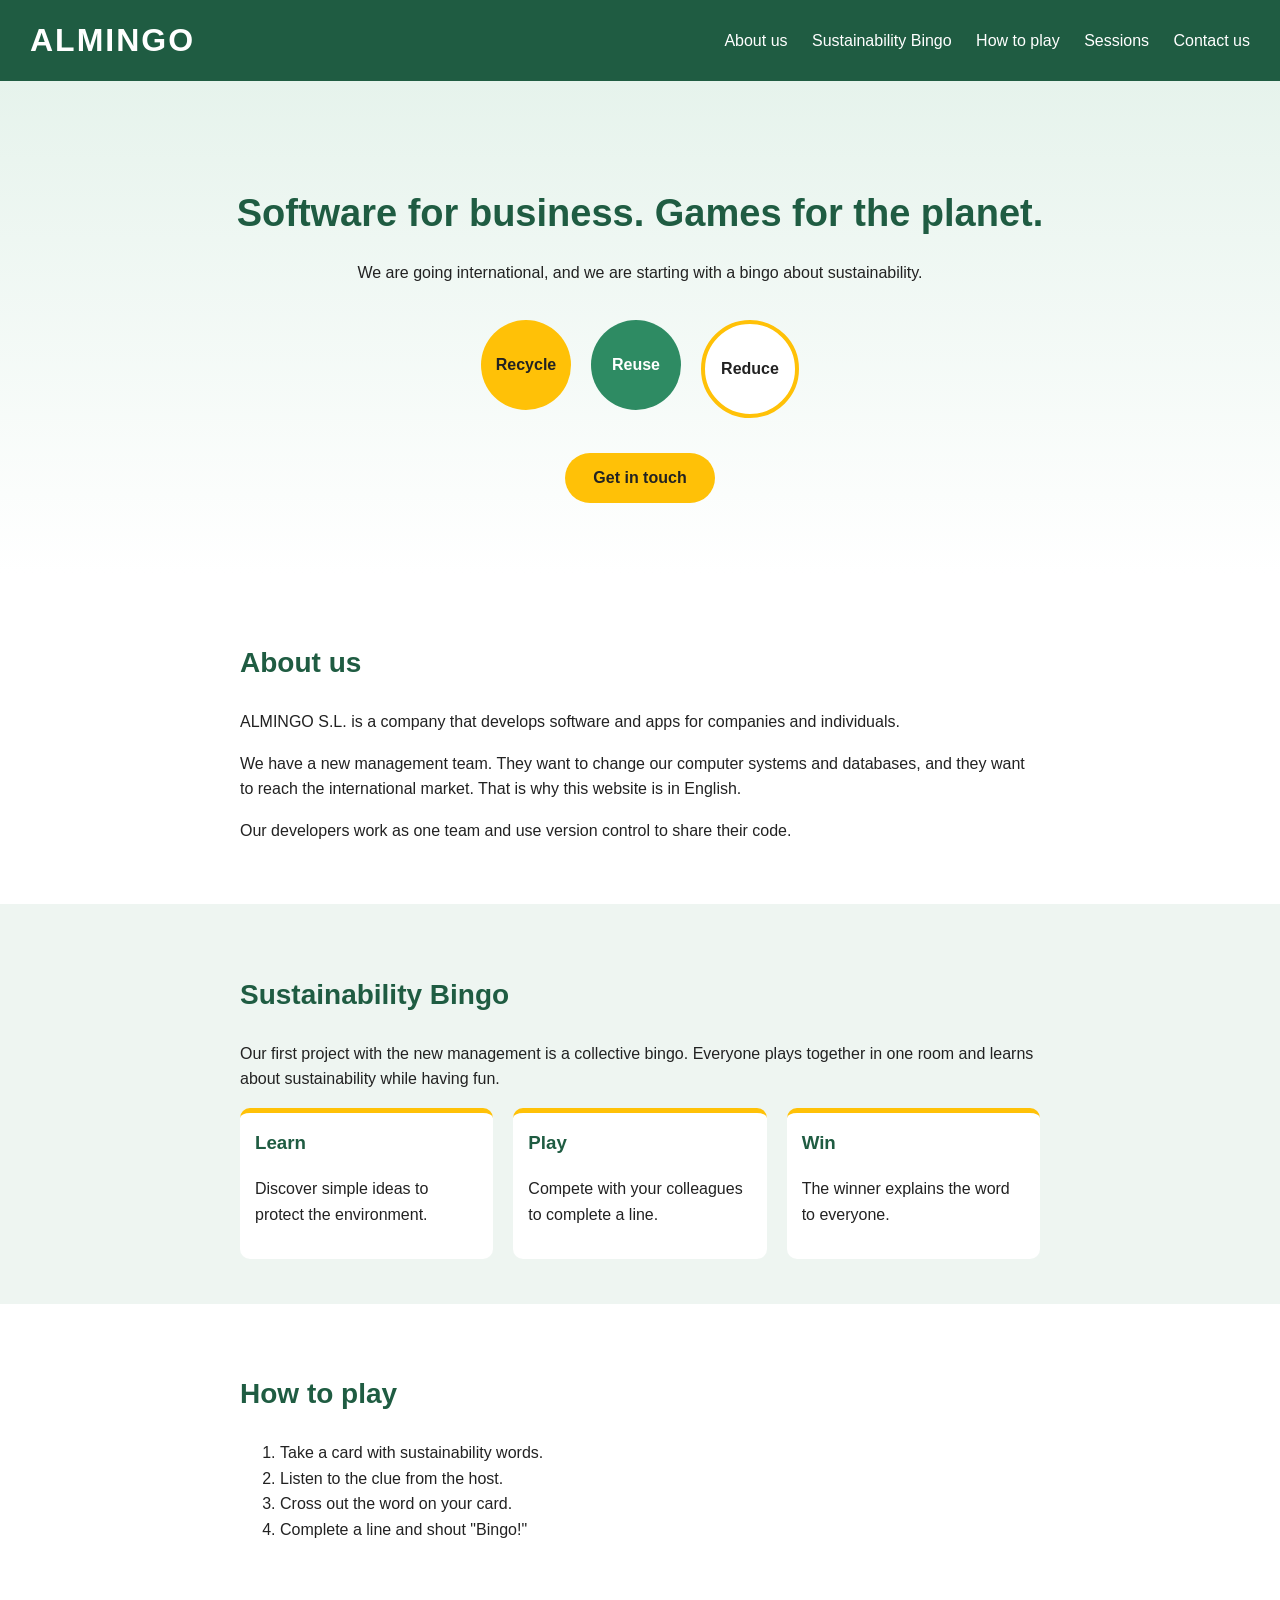
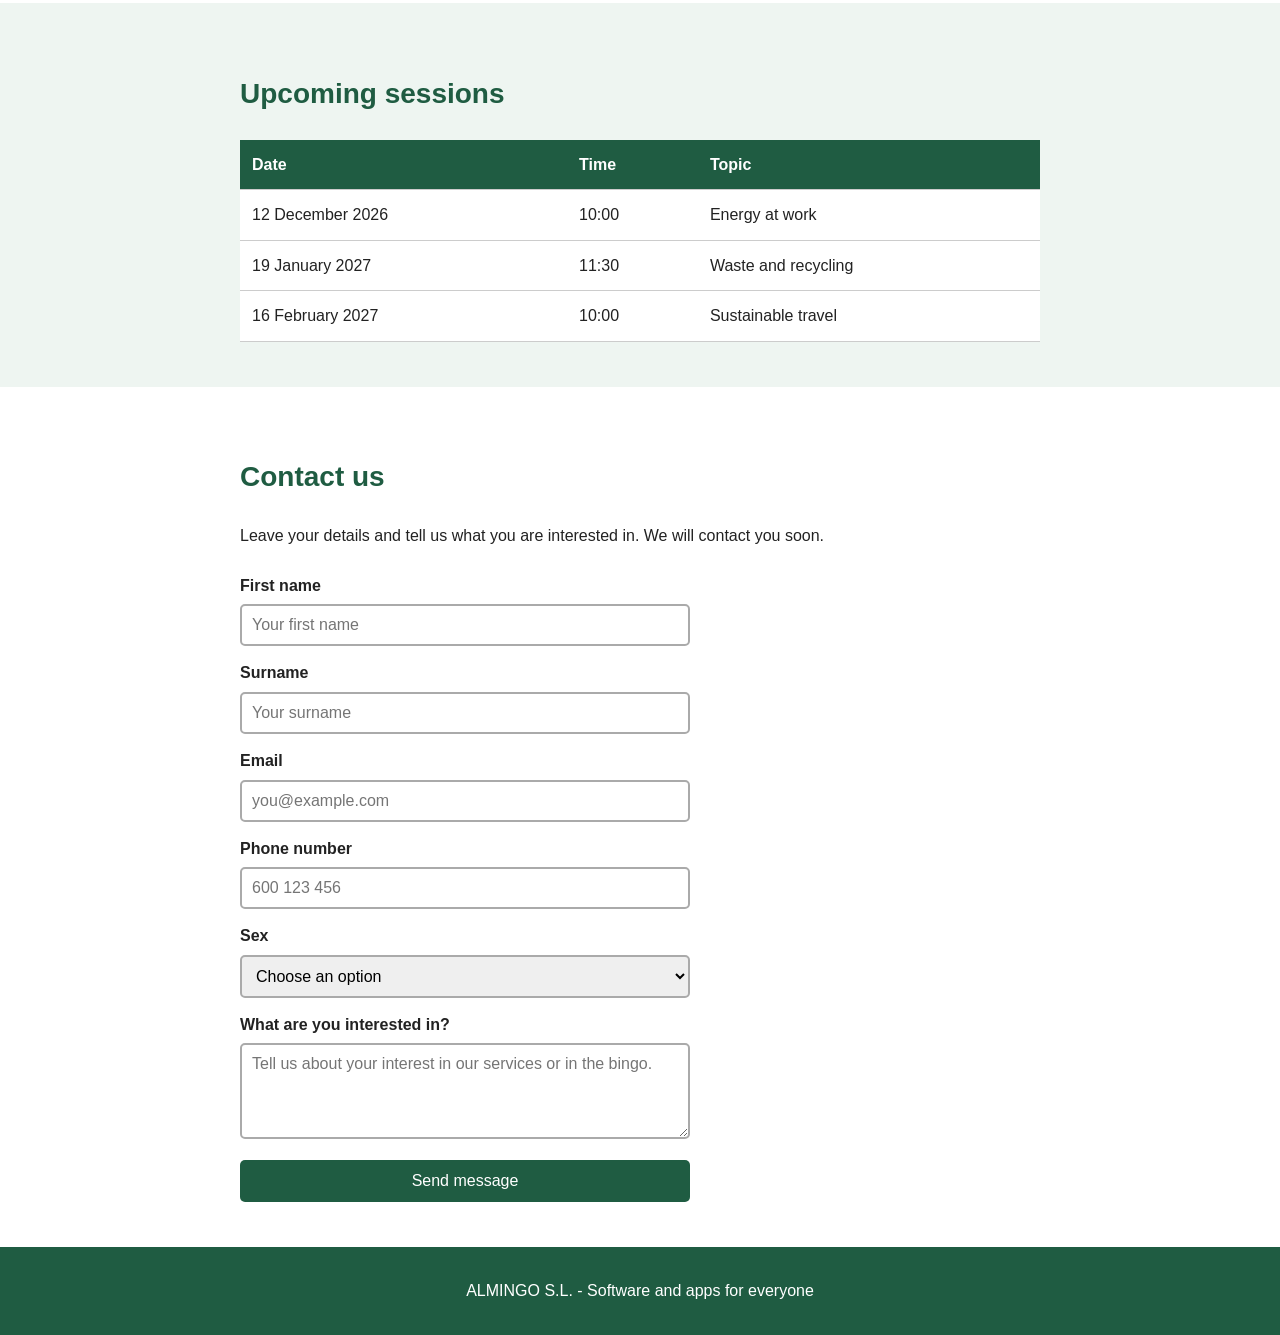
==== index.html @ da5dc79d "Add files via upload" ====
<!DOCTYPE html>
<html lang="en">
<head>
  <meta charset="UTF-8">
  <meta name="viewport" content="width=device-width, initial-scale=1">
  <title>ALMINGO S.L.</title>
  <link rel="stylesheet" href="estilos.css">
</head>
<body>

  <!-- CABECERA CON EL MENU -->
  <header class="cabecera">
    <h1 class="logo">ALMINGO</h1>
    <nav class="menu">
      <a href="#quienes-somos">About us</a>
      <a href="#bingo">Sustainability Bingo</a>
      <a href="#como-jugar">How to play</a>
      <a href="#sesiones">Sessions</a>
      <a href="#contacto">Contact us</a>
    </nav>
  </header>

  <!-- PORTADA CON LAS BOLAS ANIMADAS -->
  <section class="portada">
    <h2>Software for business. Games for the planet.</h2>
    <p>We are going international, and we are starting with a bingo about sustainability.</p>
    <div class="bolas">
      <span class="bola bola1">Recycle</span>
      <span class="bola bola2">Reuse</span>
      <span class="bola bola3">Reduce</span>
    </div>
    <a class="boton" href="#contacto">Get in touch</a>
  </section>

  <!-- QUIENES SOMOS -->
  <section id="quienes-somos" class="seccion">
    <h2>About us</h2>
    <p>ALMINGO S.L. is a company that develops software and apps for companies and individuals.</p>
    <p>We have a new management team. They want to change our computer systems and databases, and they want to reach the international market. That is why this website is in English.</p>
    <p>Our developers work as one team and use version control to share their code.</p>
  </section>

  <!-- RETO DEL BINGO -->
  <section id="bingo" class="seccion gris">
    <h2>Sustainability Bingo</h2>
    <p>Our first project with the new management is a collective bingo. Everyone plays together in one room and learns about sustainability while having fun.</p>
    <div class="cajas">
      <div class="caja">
        <h3>Learn</h3>
        <p>Discover simple ideas to protect the environment.</p>
      </div>
      <div class="caja">
        <h3>Play</h3>
        <p>Compete with your colleagues to complete a line.</p>
      </div>
      <div class="caja">
        <h3>Win</h3>
        <p>The winner explains the word to everyone.</p>
      </div>
    </div>
  </section>

  <!-- COMO SE JUEGA -->
  <section id="como-jugar" class="seccion">
    <h2>How to play</h2>
    <ol>
      <li>Take a card with sustainability words.</li>
      <li>Listen to the clue from the host.</li>
      <li>Cross out the word on your card.</li>
      <li>Complete a line and shout "Bingo!"</li>
    </ol>
  </section>

  <!-- TABLA DE SESIONES -->
  <section id="sesiones" class="seccion gris">
    <h2>Upcoming sessions</h2>
    <table class="tabla">
      <tr>
        <th>Date</th>
        <th>Time</th>
        <th>Topic</th>
      </tr>
      <tr>
        <td>12 December 2026</td>
        <td>10:00</td>
        <td>Energy at work</td>
      </tr>
      <tr>
        <td>19 January 2027</td>
        <td>11:30</td>
        <td>Waste and recycling</td>
      </tr>
      <tr>
        <td>16 February 2027</td>
        <td>10:00</td>
        <td>Sustainable travel</td>
      </tr>
    </table>
  </section>

  <!-- FORMULARIO DE CONTACTO -->
  <section id="contacto" class="seccion">
    <h2>Contact us</h2>
    <p>Leave your details and tell us what you are interested in. We will contact you soon.</p>

    <form class="formulario" action="#" method="post">
      <label for="nombre">First name</label>
      <input type="text" id="nombre" name="nombre" placeholder="Your first name" required>

      <label for="apellidos">Surname</label>
      <input type="text" id="apellidos" name="apellidos" placeholder="Your surname" required>

      <label for="correo">Email</label>
      <input type="email" id="correo" name="correo" placeholder="you@example.com" required>

      <label for="telefono">Phone number</label>
      <input type="tel" id="telefono" name="telefono" placeholder="600 123 456">

      <label for="sexo">Sex</label>
      <select id="sexo" name="sexo">
        <option value="">Choose an option</option>
        <option value="mujer">Female</option>
        <option value="hombre">Male</option>
        <option value="otro">Other</option>
        <option value="no-indicar">Prefer not to say</option>
      </select>

      <label for="comentario">What are you interested in?</label>
      <textarea id="comentario" name="comentario" rows="4" placeholder="Tell us about your interest in our services or in the bingo."></textarea>

      <button type="submit">Send message</button>
    </form>
  </section>

  <!-- PIE DE PAGINA -->
  <footer class="pie">
    <p>ALMINGO S.L. - Software and apps for everyone</p>
  </footer>

</body>
</html>
---- estilos.css ----
body {
  margin: 0;
  font-family: Arial, sans-serif;
  line-height: 1.6;
  color: #222;
}

h2 {
  color: #1f5c42;
  font-size: 28px;
}

.cabecera {
  background: #1f5c42;
  color: white;
  display: flex;
  justify-content: space-between;
  align-items: center;
  flex-wrap: wrap;
  padding: 15px 30px;
  position: sticky;
  top: 0;
}

.logo {
  margin: 0;
  letter-spacing: 2px;
}

.menu a {
  color: white;
  text-decoration: none;
  margin-left: 20px;
  padding-bottom: 3px;
  border-bottom: 2px solid transparent;
  transition: color 0.3s, border-color 0.3s;
}

.menu a:hover {
  color: #ffc107;
  border-color: #ffc107;
}

.portada {
  text-align: center;
  padding: 70px 30px;
  background: linear-gradient(#e6f3ec, white);
  animation: aparecer 1.5s;
}

.portada h2 {
  font-size: 38px;
  margin-bottom: 10px;
}

@keyframes aparecer {
  from { opacity: 0; }
  to { opacity: 1; }
}


.bolas {
  display: flex;
  justify-content: center;
  gap: 20px;
  margin: 35px 0;
  flex-wrap: wrap;
}

.bola {
  width: 90px;
  height: 90px;
  border-radius: 50%;
  display: flex;
  align-items: center;
  justify-content: center;
  font-weight: bold;
  background: #ffc107;
  animation: rebotar 2s ease-in-out infinite;
}

.bola2 {
  background: #2e8b63;
  color: white;
  animation-delay: 0.4s;
}

.bola3 {
  background: white;
  border: 4px solid #ffc107;
  animation-delay: 0.8s;
}

@keyframes rebotar {
  0%, 100% { transform: translateY(0); }
  50% { transform: translateY(-20px); }
}

.boton {
  display: inline-block;
  background: #ffc107;
  color: #222;
  padding: 12px 28px;
  border-radius: 25px;
  text-decoration: none;
  font-weight: bold;
  transition: background 0.3s, color 0.3s;
}

.boton:hover {
  background: #1f5c42;
  color: white;
}


.seccion {
  padding: 45px 30px;
  max-width: 800px;
  margin: auto;
}

.gris {
  background: #eef5f1;
  max-width: none;
}

.gris > * {
  max-width: 800px;
  margin-left: auto;
  margin-right: auto;
}


.cajas {
  display: flex;
  gap: 20px;
  flex-wrap: wrap;
}

.caja {
  flex: 1;
  min-width: 200px;
  background: white;
  padding: 15px;
  border-radius: 10px;
  border-top: 5px solid #ffc107;
  transition: transform 0.3s;
}

.caja:hover {
  transform: translateY(-6px);
}

.caja h3 {
  margin-top: 0;
  color: #1f5c42;
}


.tabla {
  width: 100%;
  border-collapse: collapse;
  background: white;
}

.tabla th {
  background: #1f5c42;
  color: white;
  text-align: left;
}

.tabla th,
.tabla td {
  padding: 12px;
  border-bottom: 1px solid #ccc;
}

.tabla tr:hover td {
  background: #fff7d6;
}


.formulario {
  display: flex;
  flex-direction: column;
  gap: 6px;
  max-width: 450px;
}

.formulario label {
  font-weight: bold;
  margin-top: 8px;
}

.formulario input,
.formulario select,
.formulario textarea {
  padding: 10px;
  border: 2px solid #aaa;
  border-radius: 5px;
  font-family: Arial, sans-serif;
  font-size: 16px;
  transition: border-color 0.3s;
}

.formulario input:focus,
.formulario select:focus,
.formulario textarea:focus {
  border-color: #1f5c42;
  outline: none;
}

.formulario button {
  margin-top: 15px;
  background: #1f5c42;
  color: white;
  border: none;
  padding: 12px;
  border-radius: 5px;
  font-size: 16px;
  cursor: pointer;
  transition: background 0.3s, color 0.3s;
}

.formulario button:hover {
  background: #ffc107;
  color: #222;
}

.pie {
  background: #1f5c42;
  color: white;
  text-align: center;
  padding: 15px;
}
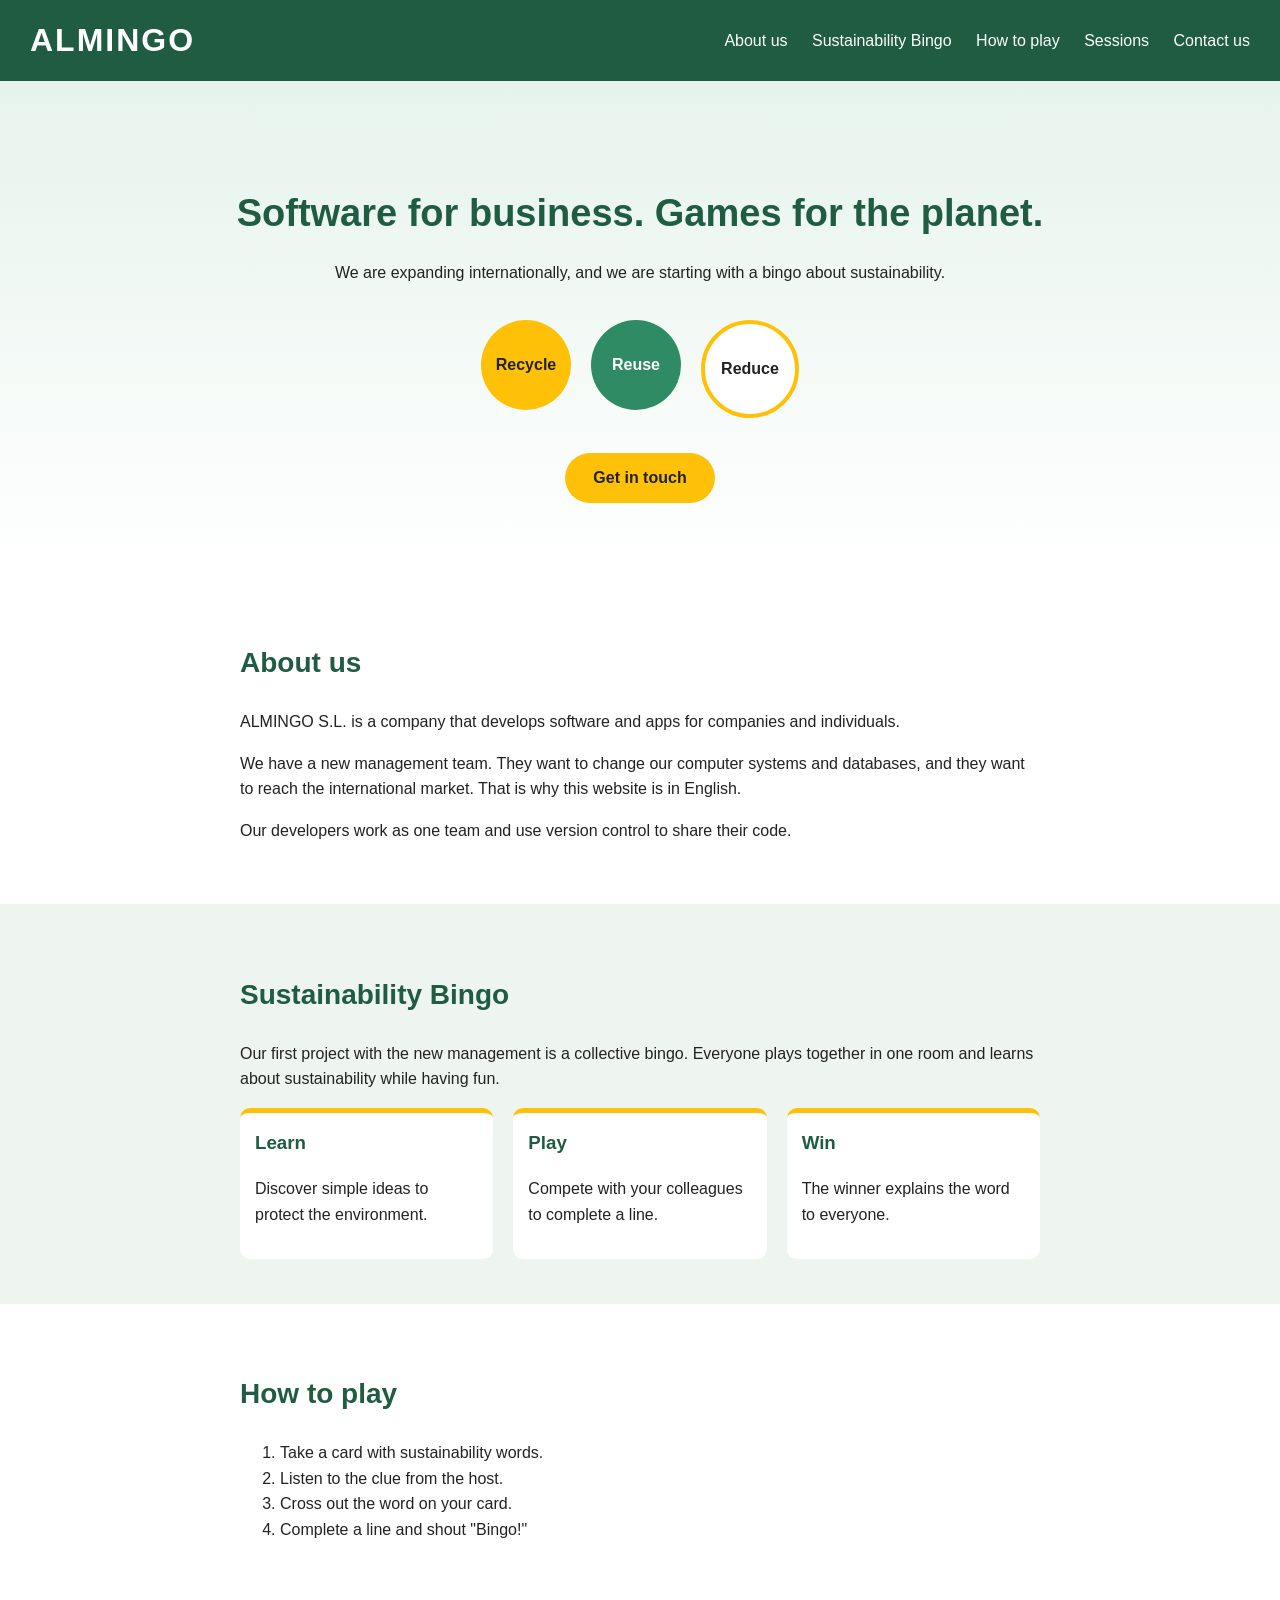
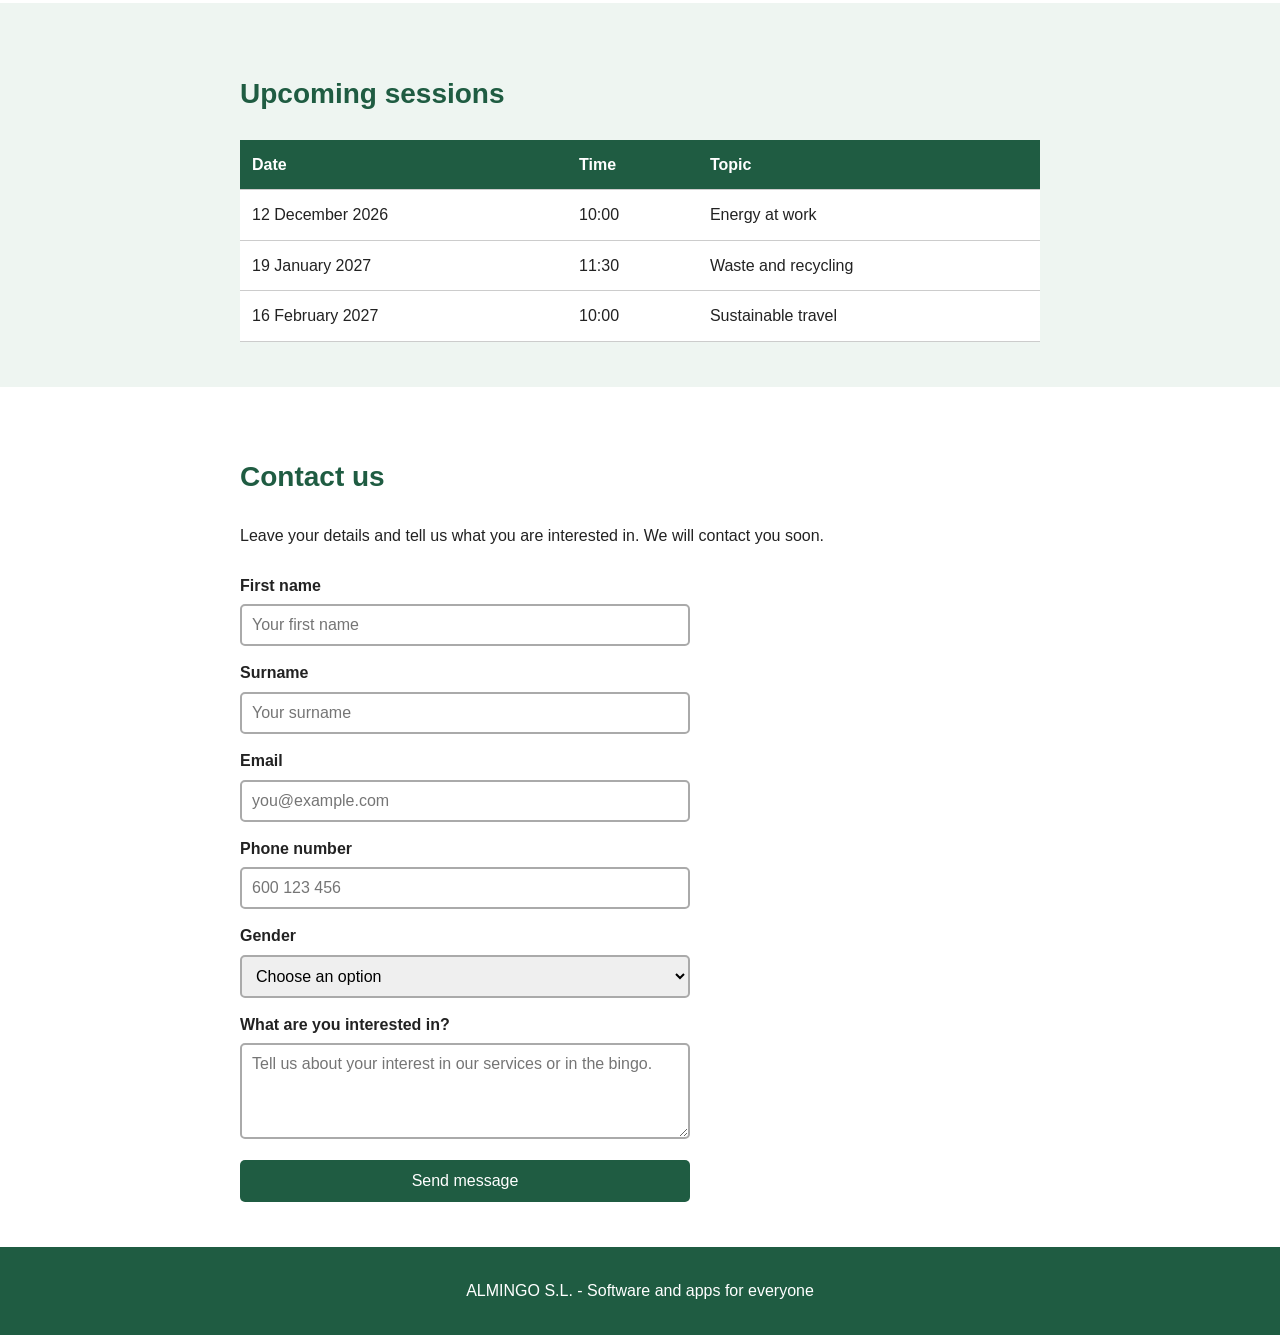
==== commit 8c57befb: "Update text for international expansion and gender label" ====
--- a/index.html
+++ b/index.html
@@ -23,7 +23,7 @@
   <!-- PORTADA CON LAS BOLAS ANIMADAS -->
   <section class="portada">
     <h2>Software for business. Games for the planet.</h2>
-    <p>We are going international, and we are starting with a bingo about sustainability.</p>
+    <p>We are expanding internationally, and we are starting with a bingo about sustainability.</p>
     <div class="bolas">
       <span class="bola bola1">Recycle</span>
       <span class="bola bola2">Reuse</span>
@@ -116,7 +116,7 @@
       <label for="telefono">Phone number</label>
       <input type="tel" id="telefono" name="telefono" placeholder="600 123 456">
 
-      <label for="sexo">Sex</label>
+      <label for="sexo">Gender</label>
       <select id="sexo" name="sexo">
         <option value="">Choose an option</option>
         <option value="mujer">Female</option>
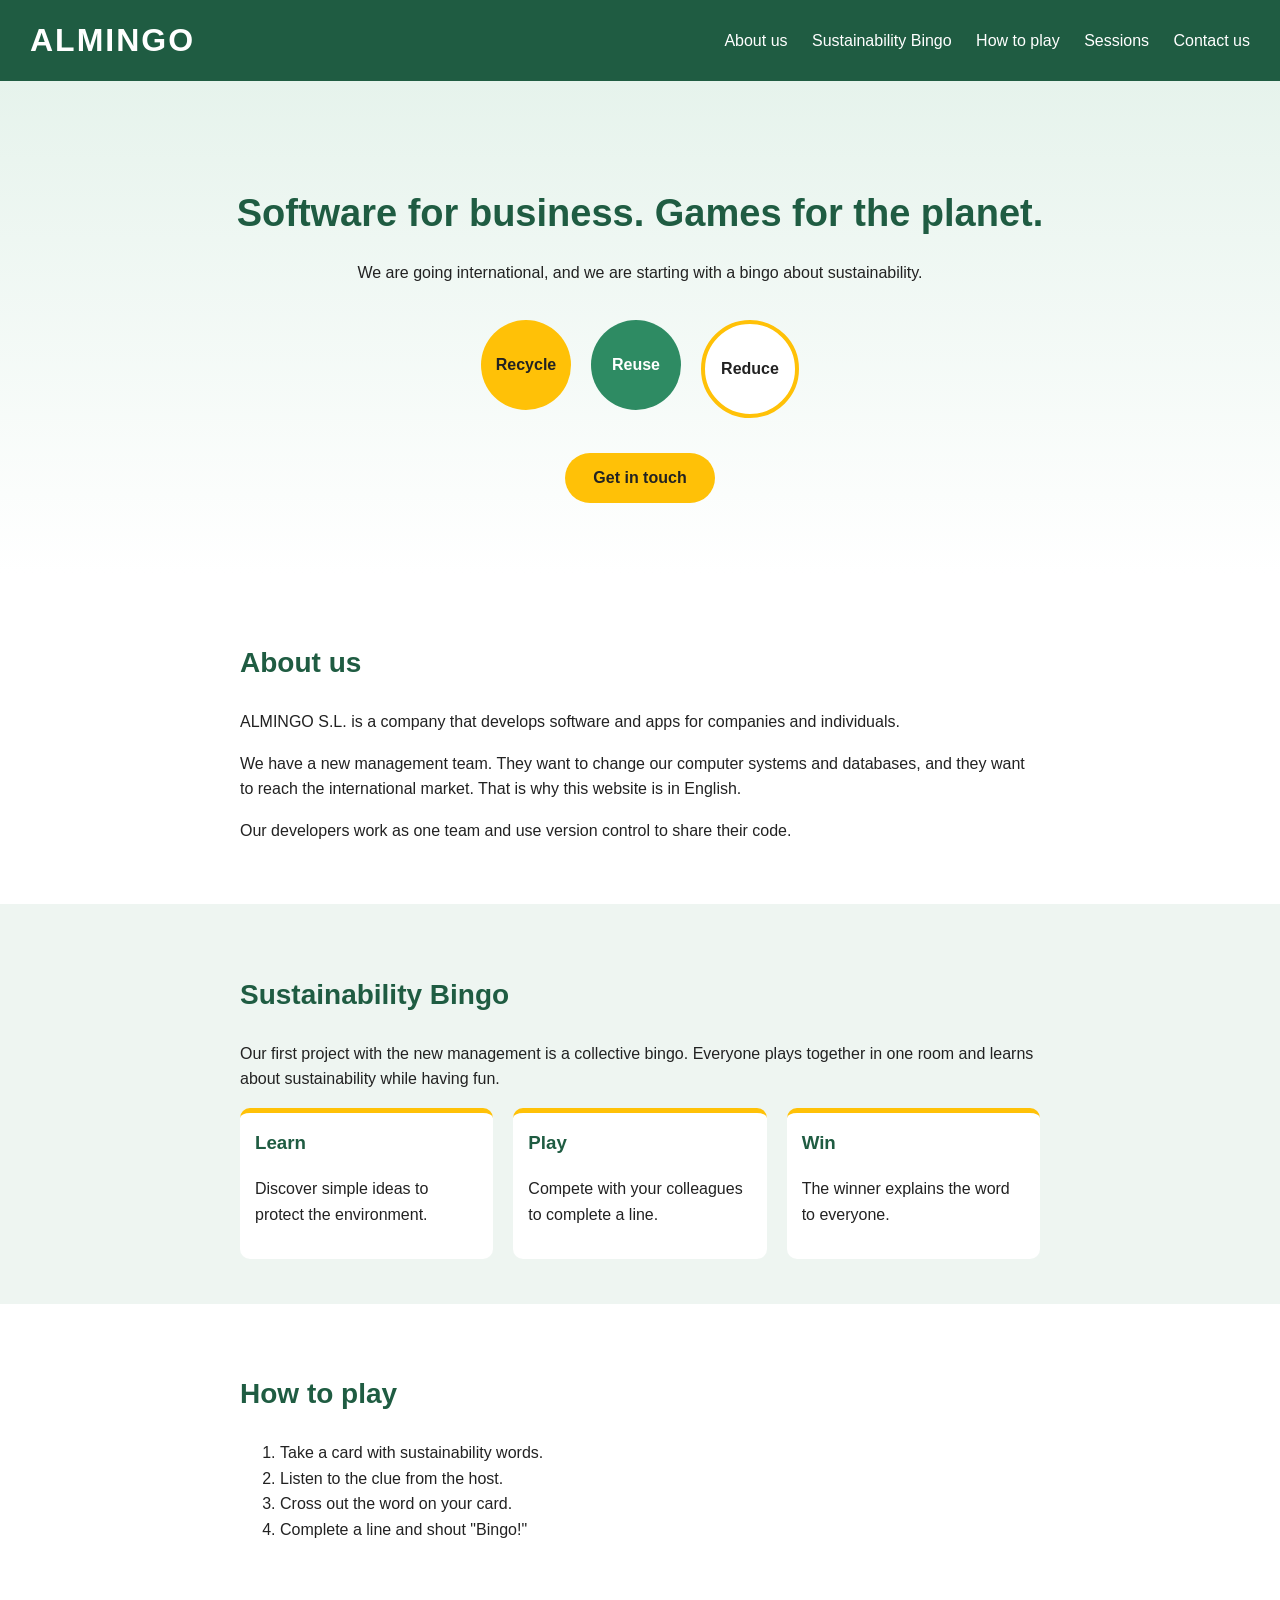
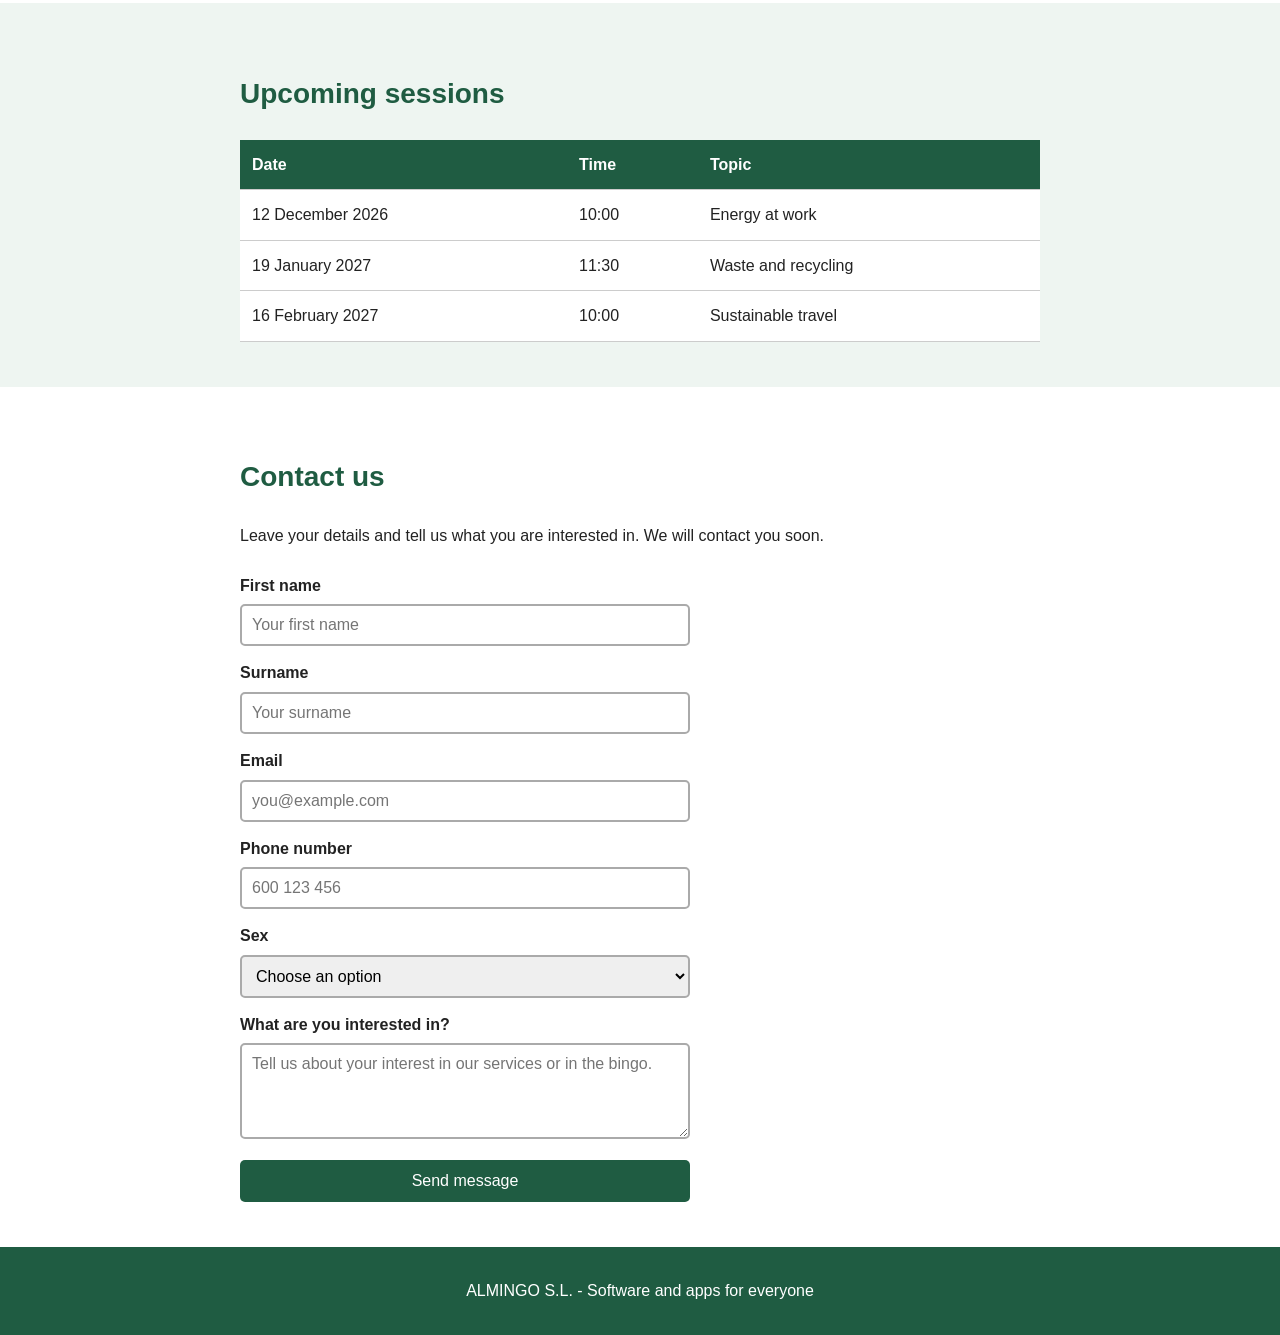
==== commit f91dd9ae: "index.html he borrado inputs" ====
--- a/index.html
+++ b/index.html
@@ -23,7 +23,7 @@
   <!-- PORTADA CON LAS BOLAS ANIMADAS -->
   <section class="portada">
     <h2>Software for business. Games for the planet.</h2>
-    <p>We are expanding internationally, and we are starting with a bingo about sustainability.</p>
+    <p>We are going international, and we are starting with a bingo about sustainability.</p>
     <div class="bolas">
       <span class="bola bola1">Recycle</span>
       <span class="bola bola2">Reuse</span>
@@ -116,13 +116,12 @@
       <label for="telefono">Phone number</label>
       <input type="tel" id="telefono" name="telefono" placeholder="600 123 456">
 
-      <label for="sexo">Gender</label>
+      <label for="sexo">Sex</label>
       <select id="sexo" name="sexo">
         <option value="">Choose an option</option>
         <option value="mujer">Female</option>
         <option value="hombre">Male</option>
-        <option value="otro">Other</option>
-        <option value="no-indicar">Prefer not to say</option>
+
       </select>
 
       <label for="comentario">What are you interested in?</label>
